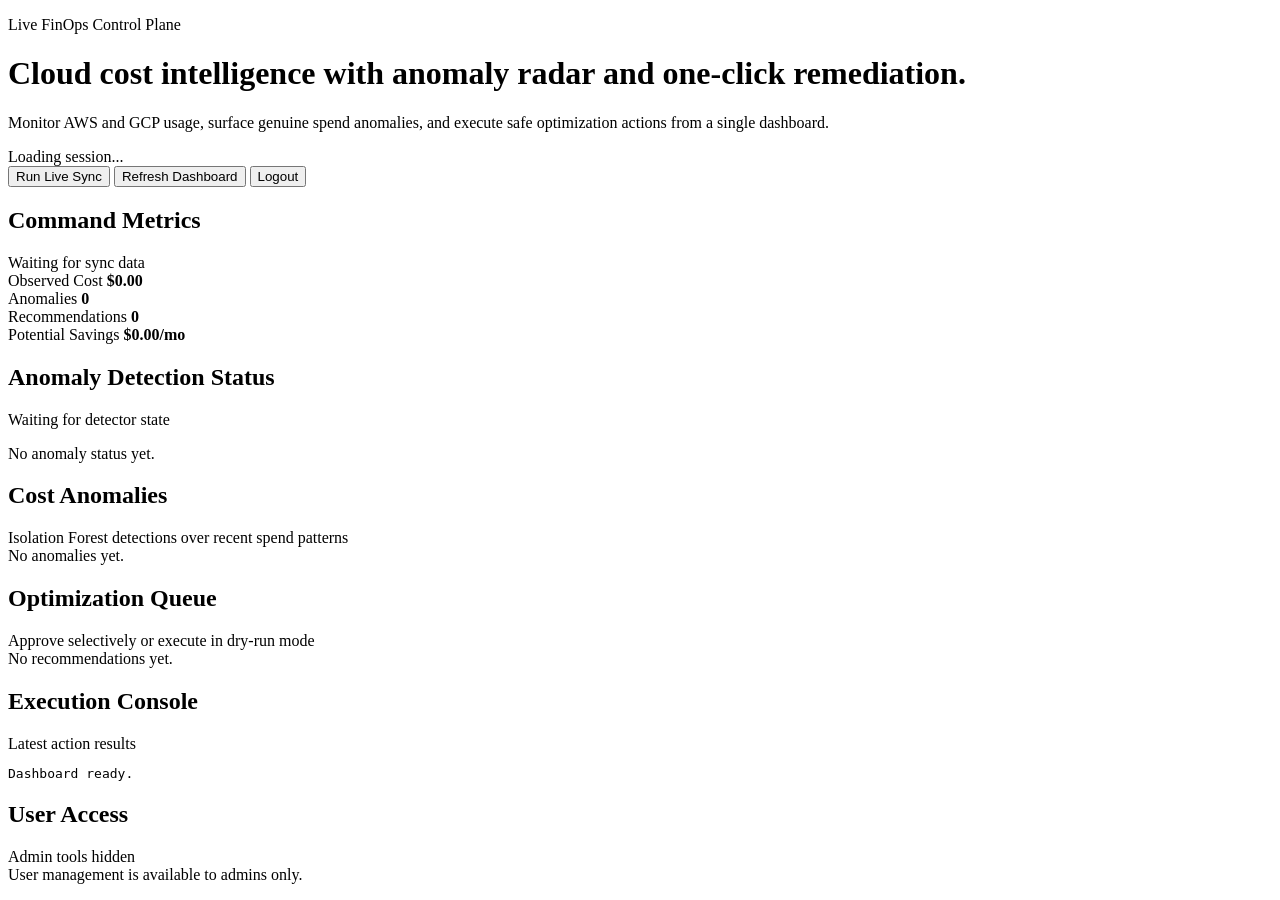
==== app/static/index.html @ 3fe33c65 "total commit" ====
<!DOCTYPE html>
<html lang="en">
<head>
  <meta charset="UTF-8">
  <meta name="viewport" content="width=device-width, initial-scale=1.0">
  <title>Cloud Cost Intelligence</title>
  <link rel="preconnect" href="https://fonts.googleapis.com">
  <link rel="preconnect" href="https://fonts.gstatic.com" crossorigin>
  <link href="https://fonts.googleapis.com/css2?family=Space+Grotesk:wght@400;500;700&family=IBM+Plex+Mono:wght@400;500&display=swap" rel="stylesheet">
  <link rel="stylesheet" href="/static/styles.css">
</head>
<body>
  <div class="page-shell">
    <header class="hero">
      <div class="hero-copy">
        <p class="eyebrow">Live FinOps Control Plane</p>
        <h1>Cloud cost intelligence with anomaly radar and one-click remediation.</h1>
        <p class="hero-text">
          Monitor AWS and GCP usage, surface genuine spend anomalies, and execute safe optimization actions from a single dashboard.
        </p>
      </div>
      <div class="hero-actions">
        <div id="sessionInfo" class="caption">Loading session...</div>
        <button id="syncButton" class="button button-primary">Run Live Sync</button>
        <button id="refreshButton" class="button button-secondary">Refresh Dashboard</button>
        <button id="logoutButton" class="button button-secondary">Logout</button>
      </div>
    </header>

    <main class="dashboard-grid">
      <section class="panel metrics-panel">
        <div class="panel-heading">
          <h2>Command Metrics</h2>
          <span id="lastSync" class="caption">Waiting for sync data</span>
        </div>
        <div id="costSource" class="inline-status"></div>
        <div class="metric-cards">
          <article class="metric-card">
            <span class="metric-label">Observed Cost</span>
            <strong id="totalCost" class="metric-value">$0.00</strong>
          </article>
          <article class="metric-card">
            <span class="metric-label">Anomalies</span>
            <strong id="anomalyCount" class="metric-value">0</strong>
          </article>
          <article class="metric-card">
            <span class="metric-label">Recommendations</span>
            <strong id="recommendationCount" class="metric-value">0</strong>
          </article>
          <article class="metric-card metric-card-accent">
            <span class="metric-label">Potential Savings</span>
            <strong id="potentialSavings" class="metric-value">$0.00/mo</strong>
          </article>
        </div>
        <div id="syncResult" class="inline-status"></div>
      </section>

      <section class="panel">
        <div class="panel-heading">
          <h2>Anomaly Detection Status</h2>
          <span id="anomalyReadiness" class="caption">Waiting for detector state</span>
        </div>
        <p id="anomalyStatusMessage" class="status-copy">No anomaly status yet.</p>
        <div class="graph-shell">
          <div id="anomalyGraph" class="graph empty-graph"></div>
        </div>
      </section>

      <section class="panel">
        <div class="panel-heading">
          <h2>Cost Anomalies</h2>
          <span class="caption">Isolation Forest detections over recent spend patterns</span>
        </div>
        <div id="anomalies" class="stack-list empty-state">No anomalies yet.</div>
      </section>

      <section class="panel">
        <div class="panel-heading">
          <h2>Optimization Queue</h2>
          <span class="caption">Approve selectively or execute in dry-run mode</span>
        </div>
        <div id="recommendations" class="stack-list empty-state">No recommendations yet.</div>
      </section>

      <section class="panel activity-panel">
        <div class="panel-heading">
          <h2>Execution Console</h2>
          <span class="caption">Latest action results</span>
        </div>
        <pre id="console" class="console">Dashboard ready.</pre>
      </section>

      <section class="panel activity-panel">
        <div class="panel-heading">
          <h2>User Access</h2>
          <span id="userAdminHint" class="caption">Admin tools hidden</span>
        </div>
        <div id="userManagement" class="admin-grid empty-state">User management is available to admins only.</div>
      </section>
    </main>
  </div>

  <script src="/static/app.js"></script>
</body>
</html>
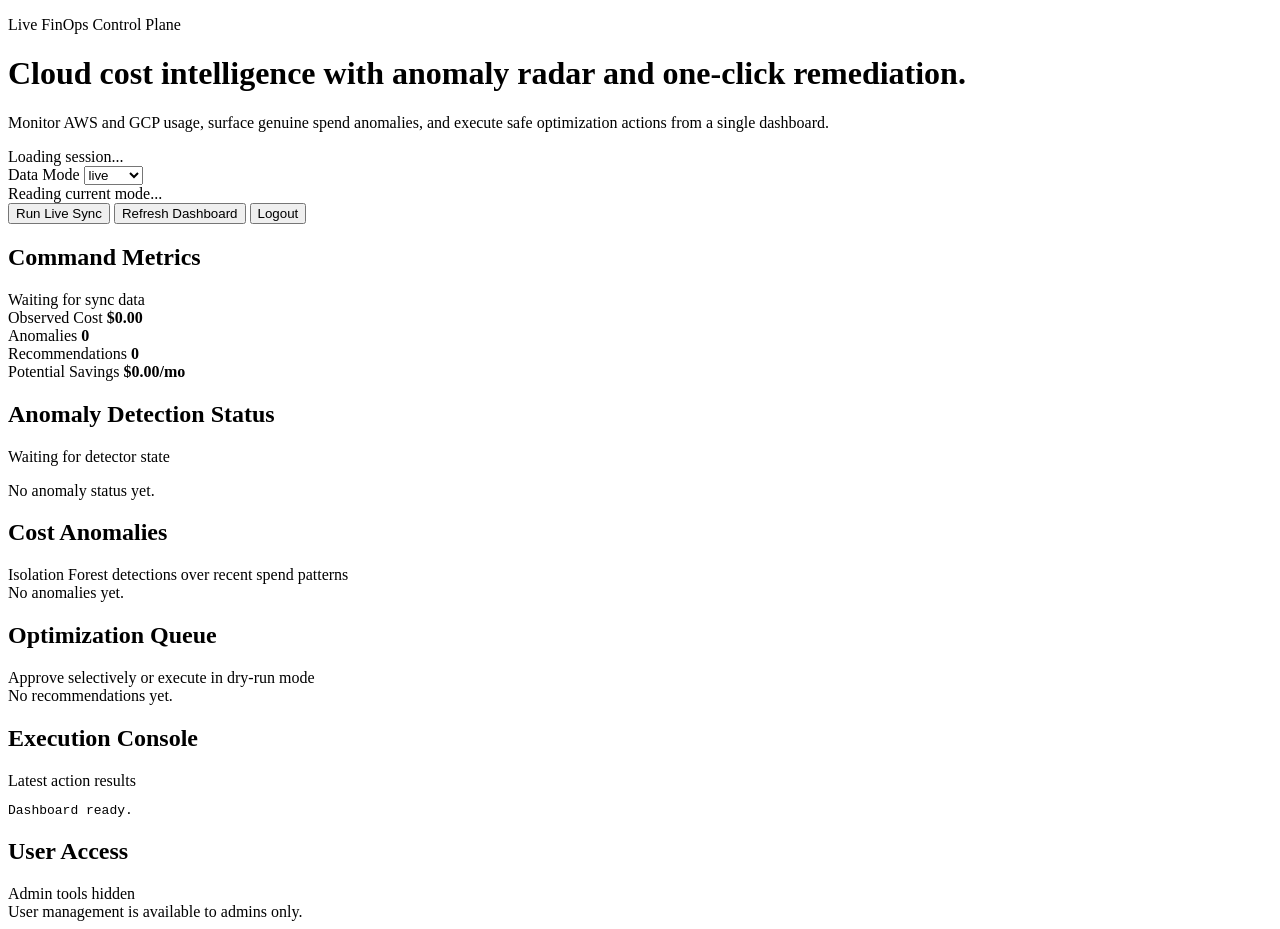
==== commit d0a922de: "add cloud cost intelligence project files and configurations" ====
--- a/app/static/index.html
+++ b/app/static/index.html
@@ -21,6 +21,17 @@
       </div>
       <div class="hero-actions">
         <div id="sessionInfo" class="caption">Loading session...</div>
+        <div class="mode-control">
+          <label class="field" for="dataModeSelect">
+            <span>Data Mode</span>
+            <select id="dataModeSelect">
+              <option value="live">live</option>
+              <option value="demo">demo</option>
+              <option value="hybrid">hybrid</option>
+            </select>
+          </label>
+          <div id="dataModeStatus" class="caption">Reading current mode...</div>
+        </div>
         <button id="syncButton" class="button button-primary">Run Live Sync</button>
         <button id="refreshButton" class="button button-secondary">Refresh Dashboard</button>
         <button id="logoutButton" class="button button-secondary">Logout</button>
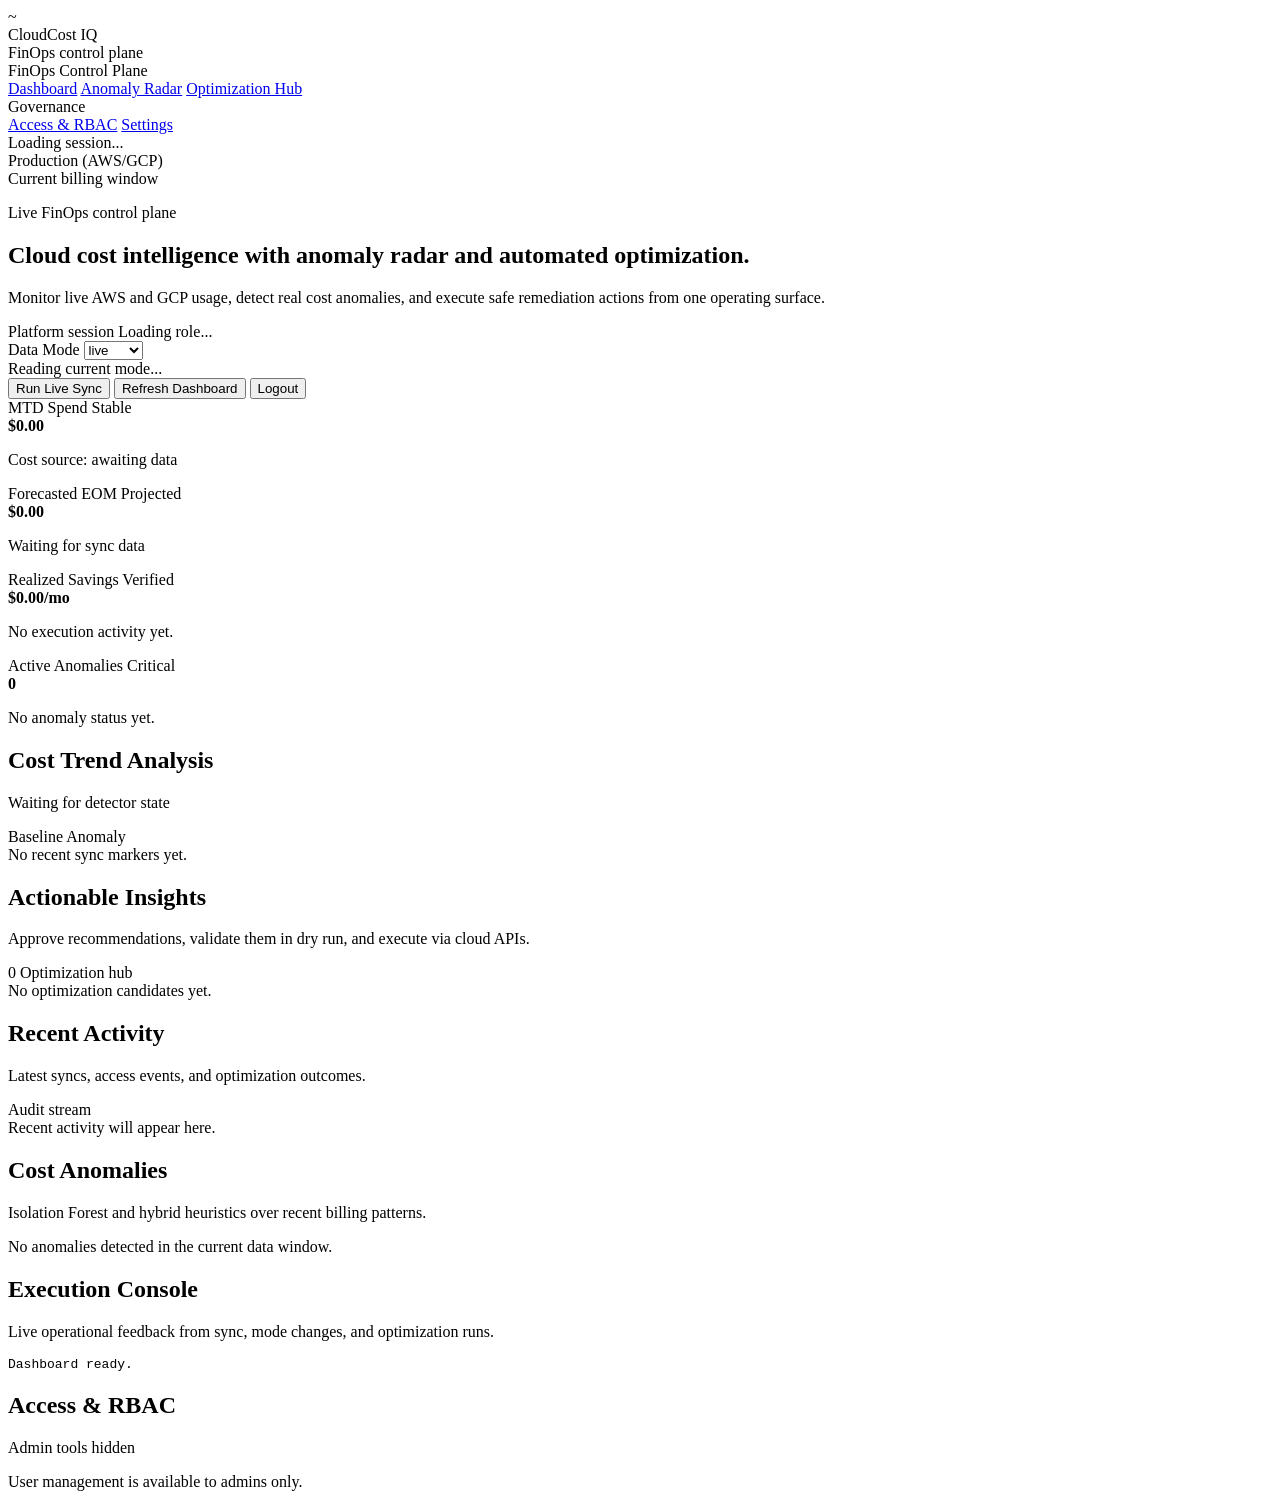
==== commit 121344dc: "ss" ====
--- a/app/static/index.html
+++ b/app/static/index.html
@@ -10,103 +10,198 @@
   <link rel="stylesheet" href="/static/styles.css">
 </head>
 <body>
-  <div class="page-shell">
-    <header class="hero">
-      <div class="hero-copy">
-        <p class="eyebrow">Live FinOps Control Plane</p>
-        <h1>Cloud cost intelligence with anomaly radar and one-click remediation.</h1>
-        <p class="hero-text">
-          Monitor AWS and GCP usage, surface genuine spend anomalies, and execute safe optimization actions from a single dashboard.
-        </p>
+  <div class="app-shell">
+    <aside class="sidebar">
+      <div class="brand-block">
+        <div class="brand-mark">~</div>
+        <div>
+          <div class="brand-title">CloudCost IQ</div>
+          <div class="brand-subtitle">FinOps control plane</div>
+        </div>
       </div>
-      <div class="hero-actions">
-        <div id="sessionInfo" class="caption">Loading session...</div>
-        <div class="mode-control">
-          <label class="field" for="dataModeSelect">
-            <span>Data Mode</span>
-            <select id="dataModeSelect">
-              <option value="live">live</option>
-              <option value="demo">demo</option>
-              <option value="hybrid">hybrid</option>
-            </select>
-          </label>
-          <div id="dataModeStatus" class="caption">Reading current mode...</div>
+
+      <nav class="sidebar-nav">
+        <div class="nav-group-label">FinOps Control Plane</div>
+        <a class="nav-item nav-item-active" href="#dashboardSection" data-section="dashboardSection">Dashboard</a>
+        <a class="nav-item" href="#radarSection" data-section="radarSection">Anomaly Radar</a>
+        <a class="nav-item" href="#optimizationSection" data-section="optimizationSection">Optimization Hub</a>
+
+        <div class="nav-group-label">Governance</div>
+        <a class="nav-item" href="#governanceSection" data-section="governanceSection">Access &amp; RBAC</a>
+        <a class="nav-item" href="#settingsSection" data-section="dashboardSection">Settings</a>
+      </nav>
+
+      <div class="sidebar-footer">
+        <div id="sessionInfo" class="sidebar-user">Loading session...</div>
+      </div>
+    </aside>
+
+    <main class="main-shell">
+      <header class="topbar">
+        <div class="topbar-controls">
+          <div class="control-pill control-pill-environment">
+            <span class="status-dot"></span>
+            <span id="environmentLabel">Production (AWS/GCP)</span>
+          </div>
+          <div class="control-pill">
+            <span id="dateRangeLabel">Current billing window</span>
+          </div>
         </div>
-        <button id="syncButton" class="button button-primary">Run Live Sync</button>
-        <button id="refreshButton" class="button button-secondary">Refresh Dashboard</button>
-        <button id="logoutButton" class="button button-secondary">Logout</button>
-      </div>
-    </header>
-
-    <main class="dashboard-grid">
-      <section class="panel metrics-panel">
-        <div class="panel-heading">
-          <h2>Command Metrics</h2>
-          <span id="lastSync" class="caption">Waiting for sync data</span>
+      </header>
+
+      <section id="dashboardSection" class="dashboard-section">
+        <div class="hero-row">
+          <div class="hero-card">
+            <p class="eyebrow">Live FinOps control plane</p>
+            <h1>Cloud cost intelligence with anomaly radar and automated optimization.</h1>
+            <p class="hero-copy">
+              Monitor live AWS and GCP usage, detect real cost anomalies, and execute safe remediation actions from one operating surface.
+            </p>
+          </div>
+
+          <div id="settingsSection" class="hero-sidecard">
+            <div class="hero-sidecard-heading">
+              <span class="eyebrow">Platform session</span>
+              <span id="roleLabel" class="mini-caption">Loading role...</span>
+            </div>
+
+            <label class="field field-dark" for="dataModeSelect">
+              <span>Data Mode</span>
+              <select id="dataModeSelect">
+                <option value="live">live</option>
+                <option value="demo">demo</option>
+                <option value="hybrid">hybrid</option>
+              </select>
+            </label>
+
+            <div id="dataModeStatus" class="inline-status inline-status-dark">Reading current mode...</div>
+            <button id="syncButton" class="button button-primary button-block">Run Live Sync</button>
+            <button id="refreshButton" class="button button-secondary button-block">Refresh Dashboard</button>
+            <button id="logoutButton" class="button button-ghost button-block">Logout</button>
+          </div>
         </div>
-        <div id="costSource" class="inline-status"></div>
-        <div class="metric-cards">
-          <article class="metric-card">
-            <span class="metric-label">Observed Cost</span>
-            <strong id="totalCost" class="metric-value">$0.00</strong>
-          </article>
-          <article class="metric-card">
-            <span class="metric-label">Anomalies</span>
-            <strong id="anomalyCount" class="metric-value">0</strong>
-          </article>
-          <article class="metric-card">
-            <span class="metric-label">Recommendations</span>
-            <strong id="recommendationCount" class="metric-value">0</strong>
-          </article>
-          <article class="metric-card metric-card-accent">
-            <span class="metric-label">Potential Savings</span>
-            <strong id="potentialSavings" class="metric-value">$0.00/mo</strong>
-          </article>
-        </div>
-        <div id="syncResult" class="inline-status"></div>
-      </section>
-
-      <section class="panel">
-        <div class="panel-heading">
-          <h2>Anomaly Detection Status</h2>
-          <span id="anomalyReadiness" class="caption">Waiting for detector state</span>
-        </div>
-        <p id="anomalyStatusMessage" class="status-copy">No anomaly status yet.</p>
-        <div class="graph-shell">
-          <div id="anomalyGraph" class="graph empty-graph"></div>
-        </div>
-      </section>
-
-      <section class="panel">
-        <div class="panel-heading">
-          <h2>Cost Anomalies</h2>
-          <span class="caption">Isolation Forest detections over recent spend patterns</span>
-        </div>
-        <div id="anomalies" class="stack-list empty-state">No anomalies yet.</div>
-      </section>
-
-      <section class="panel">
-        <div class="panel-heading">
-          <h2>Optimization Queue</h2>
-          <span class="caption">Approve selectively or execute in dry-run mode</span>
-        </div>
-        <div id="recommendations" class="stack-list empty-state">No recommendations yet.</div>
-      </section>
-
-      <section class="panel activity-panel">
-        <div class="panel-heading">
-          <h2>Execution Console</h2>
-          <span class="caption">Latest action results</span>
-        </div>
-        <pre id="console" class="console">Dashboard ready.</pre>
-      </section>
-
-      <section class="panel activity-panel">
-        <div class="panel-heading">
-          <h2>User Access</h2>
-          <span id="userAdminHint" class="caption">Admin tools hidden</span>
-        </div>
-        <div id="userManagement" class="admin-grid empty-state">User management is available to admins only.</div>
+
+        <section class="metric-strip">
+          <article class="kpi-card">
+            <div class="kpi-topline">
+              <span id="totalCostLabel" class="metric-label">MTD Spend</span>
+              <span id="costSourceBadge" class="chip chip-neutral">Stable</span>
+            </div>
+            <strong id="totalCost" class="kpi-value">$0.00</strong>
+            <p id="costSource" class="kpi-copy">Cost source: awaiting data</p>
+          </article>
+
+          <article class="kpi-card">
+            <div class="kpi-topline">
+              <span id="forecastCostLabel" class="metric-label">Forecasted EOM</span>
+              <span id="forecastCostBadge" class="chip chip-neutral">Projected</span>
+            </div>
+            <strong id="forecastCost" class="kpi-value">$0.00</strong>
+            <p id="lastSync" class="kpi-copy">Waiting for sync data</p>
+          </article>
+
+          <article class="kpi-card">
+            <div class="kpi-topline">
+              <span class="metric-label">Realized Savings</span>
+              <span class="chip chip-positive">Verified</span>
+            </div>
+            <strong id="potentialSavings" class="kpi-value kpi-value-positive">$0.00/mo</strong>
+            <p id="syncResult" class="kpi-copy">No execution activity yet.</p>
+          </article>
+
+          <article class="kpi-card">
+            <div class="kpi-topline">
+              <span class="metric-label">Active Anomalies</span>
+              <span id="anomalySeverityBadge" class="chip chip-danger">Critical</span>
+            </div>
+            <strong id="anomalyCount" class="kpi-value">0</strong>
+            <p id="anomalyStatusMessage" class="kpi-copy">No anomaly status yet.</p>
+          </article>
+        </section>
+      </section>
+
+      <section id="radarSection" class="dashboard-section">
+        <article class="surface-card chart-card">
+          <div class="surface-heading">
+            <div>
+              <h2>Cost Trend Analysis</h2>
+              <p id="anomalyReadiness" class="surface-copy">Waiting for detector state</p>
+            </div>
+            <div class="legend">
+              <span class="legend-item"><span class="legend-dot legend-dot-line"></span>Baseline</span>
+              <span class="legend-item"><span class="legend-dot legend-dot-alert"></span>Anomaly</span>
+            </div>
+          </div>
+
+          <div id="anomalyGraphMeta" class="graph-meta"></div>
+          <div class="chart-shell">
+            <div id="anomalyGraph" class="graph empty-graph"></div>
+          </div>
+          <div id="syncTimeline" class="sync-timeline empty-state">No recent sync markers yet.</div>
+        </article>
+      </section>
+
+      <section class="content-split">
+        <article id="optimizationSection" class="surface-card stack-card">
+          <div class="surface-heading">
+            <div>
+              <h2>Actionable Insights</h2>
+              <p class="surface-copy">Approve recommendations, validate them in dry run, and execute via cloud APIs.</p>
+            </div>
+            <div class="surface-linkline">
+              <span id="recommendationCount" class="pill-counter">0</span>
+              <span class="surface-linkcopy">Optimization hub</span>
+            </div>
+          </div>
+          <div id="recommendations" class="stack-list empty-state">No optimization candidates yet.</div>
+        </article>
+
+        <article class="surface-card stack-card recent-card">
+          <div class="surface-heading">
+            <div>
+              <h2>Recent Activity</h2>
+              <p class="surface-copy">Latest syncs, access events, and optimization outcomes.</p>
+            </div>
+            <div class="surface-linkline">
+              <span class="surface-linkcopy">Audit stream</span>
+            </div>
+          </div>
+          <div id="recentActivity" class="activity-stream empty-state">Recent activity will appear here.</div>
+        </article>
+      </section>
+
+      <section class="content-split">
+        <article class="surface-card stack-card">
+          <div class="surface-heading">
+            <div>
+              <h2>Cost Anomalies</h2>
+              <p class="surface-copy">Isolation Forest and hybrid heuristics over recent billing patterns.</p>
+            </div>
+          </div>
+          <div id="anomalies" class="stack-list empty-state">No anomalies detected in the current data window.</div>
+        </article>
+
+        <article class="surface-card stack-card console-card">
+          <div class="surface-heading">
+            <div>
+              <h2>Execution Console</h2>
+              <p class="surface-copy">Live operational feedback from sync, mode changes, and optimization runs.</p>
+            </div>
+          </div>
+          <pre id="console" class="console">Dashboard ready.</pre>
+        </article>
+      </section>
+
+      <section id="governanceSection" class="dashboard-section">
+        <article class="surface-card stack-card">
+          <div class="surface-heading">
+            <div>
+              <h2>Access &amp; RBAC</h2>
+              <p id="userAdminHint" class="surface-copy">Admin tools hidden</p>
+            </div>
+          </div>
+          <div id="userManagement" class="admin-grid empty-state">User management is available to admins only.</div>
+        </article>
       </section>
     </main>
   </div>
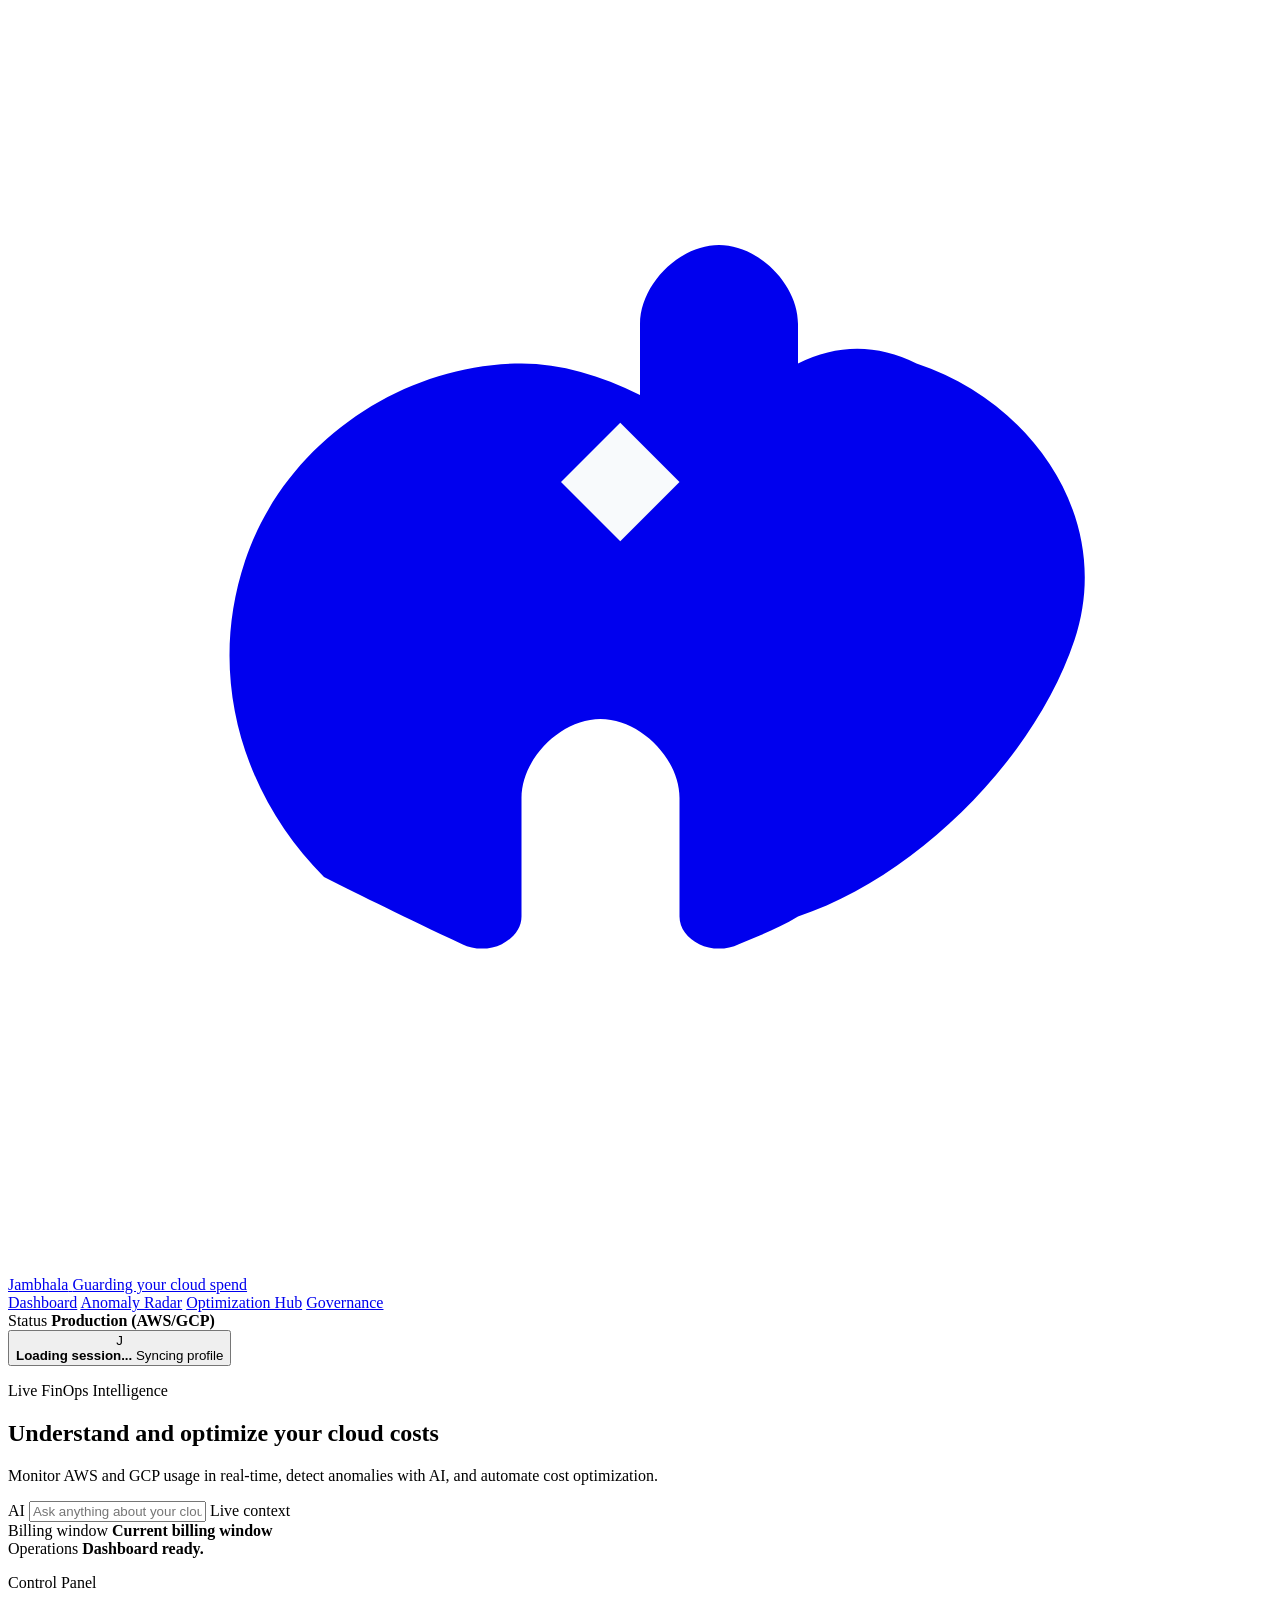
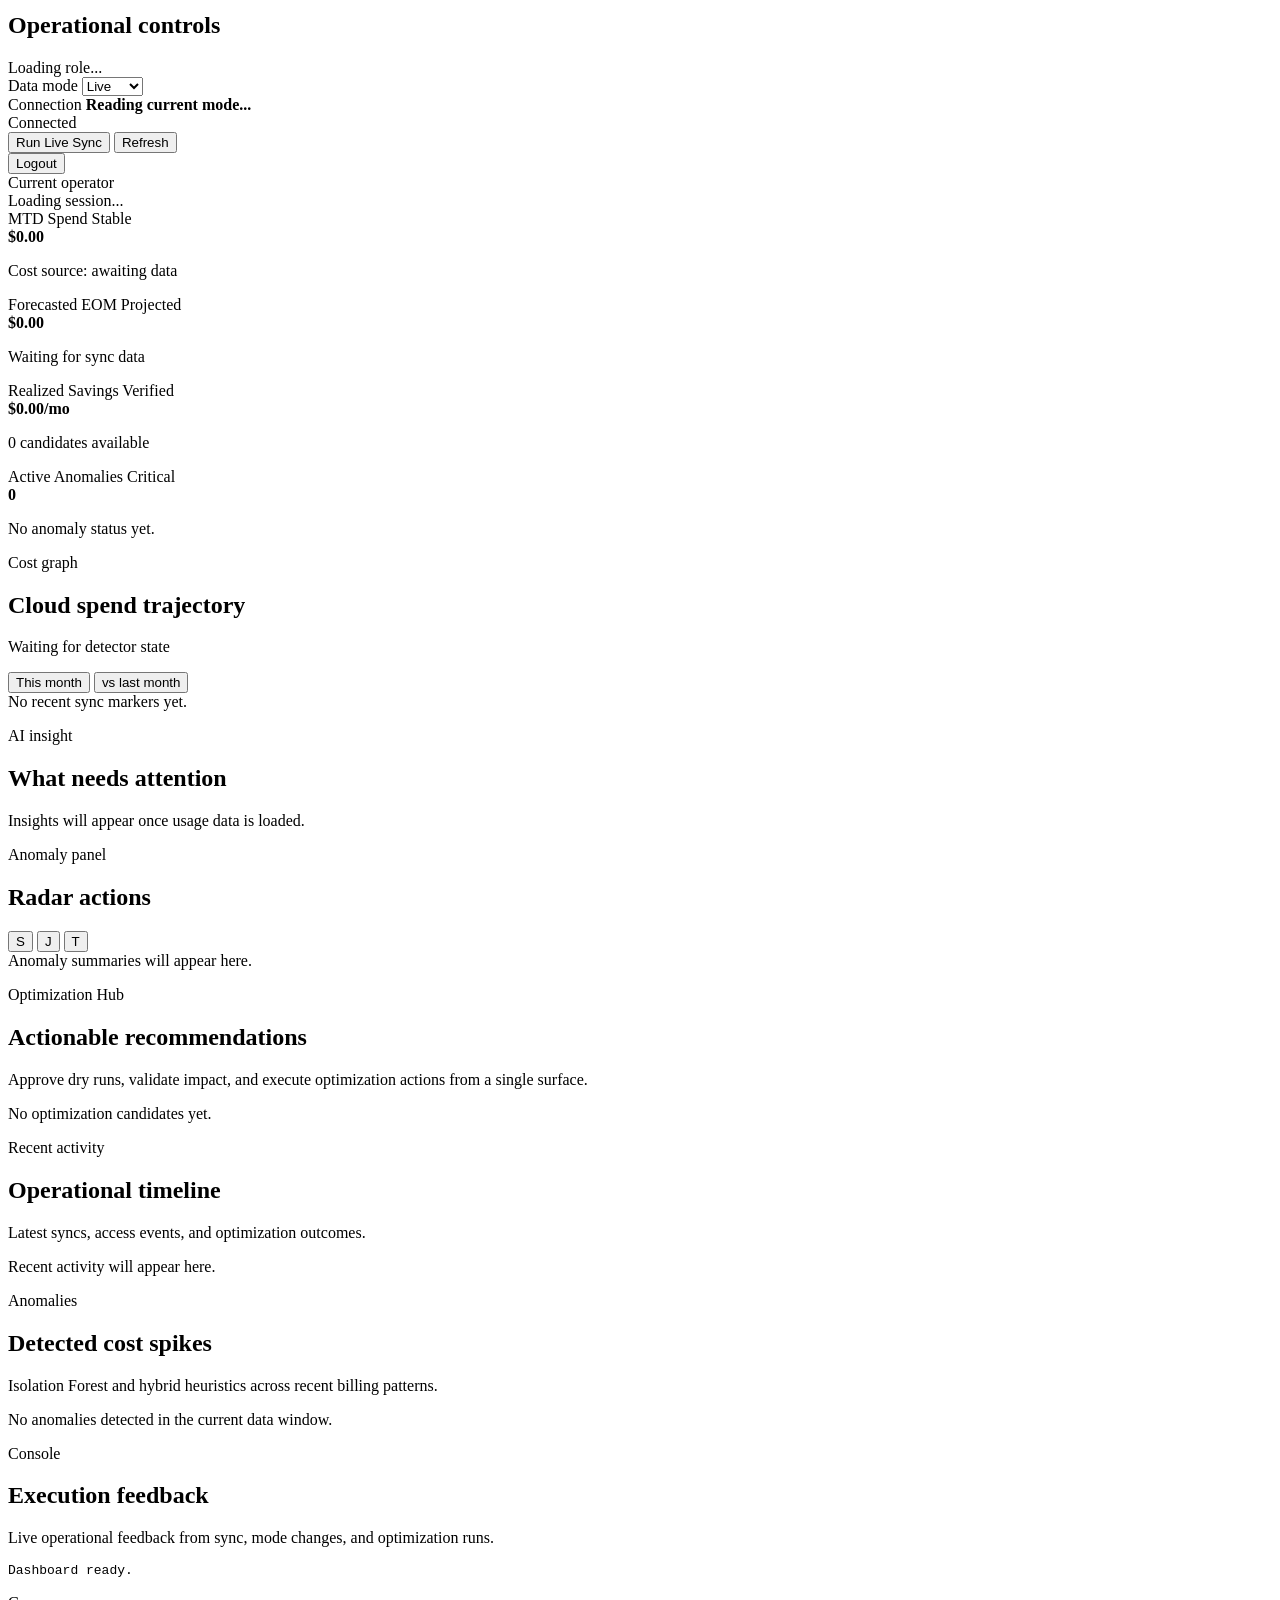
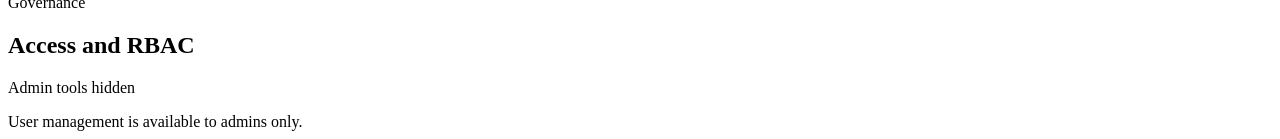
==== commit 032be27d: "UI Improvements and AI Integration - Added floating header - Light and Dark Mode Added - Gemini base" ====
--- a/app/static/index.html
+++ b/app/static/index.html
@@ -3,133 +3,258 @@
 <head>
   <meta charset="UTF-8">
   <meta name="viewport" content="width=device-width, initial-scale=1.0">
-  <title>Cloud Cost Intelligence</title>
+  <title>Jambhala | Cloud Cost Intelligence</title>
+  <script>
+    (function () {
+      var savedTheme = null;
+      try {
+        savedTheme = localStorage.getItem("jambhala-theme");
+      } catch (error) {
+        savedTheme = null;
+      }
+      var theme = savedTheme === "dark" ? "dark" : "light";
+      document.documentElement.setAttribute("data-theme", theme);
+    })();
+  </script>
   <link rel="preconnect" href="https://fonts.googleapis.com">
   <link rel="preconnect" href="https://fonts.gstatic.com" crossorigin>
-  <link href="https://fonts.googleapis.com/css2?family=Space+Grotesk:wght@400;500;700&family=IBM+Plex+Mono:wght@400;500&display=swap" rel="stylesheet">
-  <link rel="stylesheet" href="/static/styles.css">
+  <link href="https://fonts.googleapis.com/css2?family=Manrope:wght@400;500;600;700;800&family=IBM+Plex+Mono:wght@400;500&display=swap" rel="stylesheet">
+  <link rel="stylesheet" href="/static/styles.css?v=__STYLES_VERSION__">
 </head>
-<body>
+<body data-theme="light">
   <div class="app-shell">
-    <aside class="sidebar">
-      <div class="brand-block">
-        <div class="brand-mark">~</div>
-        <div>
-          <div class="brand-title">CloudCost IQ</div>
-          <div class="brand-subtitle">FinOps control plane</div>
-        </div>
+    <div id="loadingOverlay" class="loading-overlay">
+      <div class="loading-spinner"></div>
+    </div>
+
+    <div id="chartTooltip" class="chart-tooltip" hidden></div>
+
+    <header class="top-nav">
+      <div class="brand-lockup">
+        <a class="brand-link" href="#dashboardSection" aria-label="Jambhala dashboard">
+          <span class="brand-mark" aria-hidden="true">
+            <svg viewBox="0 0 32 32" fill="none" xmlns="http://www.w3.org/2000/svg">
+              <path d="M8 22C6 20 5 17 6 14C7 11 10 9 13 9C14 9 15 9.3 16 9.8V8C16 7 17 6 18 6C19 6 20 7 20 8V9C21 8.5 22 8.5 23 9C26 10 28 13 27 16C26 19 23 22 20 23C19.5 23.3 19 23.5 18.5 23.7C18.2 23.85 17.8 23.85 17.5 23.7C17.2 23.55 17 23.3 17 23V20C17 19 16 18 15 18C14 18 13 19 13 20V23C13 23.3 12.8 23.55 12.5 23.7C12.2 23.85 11.8 23.85 11.5 23.7C10 23 9 22.5 8 22Z" fill="currentColor"/>
+              <path d="M14 12L15.5 10.5L17 12L15.5 13.5L14 12Z" fill="#F8FAFC"/>
+            </svg>
+          </span>
+          <span>
+            <span class="brand-title">Jambhala</span>
+            <span class="brand-subtitle">Guarding your cloud spend</span>
+          </span>
+        </a>
       </div>
 
-      <nav class="sidebar-nav">
-        <div class="nav-group-label">FinOps Control Plane</div>
+      <nav class="top-nav-links" aria-label="Primary">
         <a class="nav-item nav-item-active" href="#dashboardSection" data-section="dashboardSection">Dashboard</a>
         <a class="nav-item" href="#radarSection" data-section="radarSection">Anomaly Radar</a>
         <a class="nav-item" href="#optimizationSection" data-section="optimizationSection">Optimization Hub</a>
-
-        <div class="nav-group-label">Governance</div>
-        <a class="nav-item" href="#governanceSection" data-section="governanceSection">Access &amp; RBAC</a>
-        <a class="nav-item" href="#settingsSection" data-section="dashboardSection">Settings</a>
+        <a class="nav-item" href="#governanceSection" data-section="governanceSection">Governance</a>
       </nav>
 
-      <div class="sidebar-footer">
-        <div id="sessionInfo" class="sidebar-user">Loading session...</div>
+      <div class="top-nav-actions">
+        <div class="status-pill">
+          <span class="status-dot"></span>
+          <div>
+            <span class="status-pill-label">Status</span>
+            <strong id="environmentLabel">Production (AWS/GCP)</strong>
+          </div>
+        </div>
+
+        <button id="profileButton" class="profile-pill profile-trigger" type="button" aria-haspopup="dialog" aria-controls="settingsModal">
+          <div class="profile-avatar" aria-hidden="true">J</div>
+          <div class="profile-copy">
+            <strong id="profileName">Loading session...</strong>
+            <span id="profileMeta">Syncing profile</span>
+          </div>
+        </button>
       </div>
-    </aside>
-
-    <main class="main-shell">
-      <header class="topbar">
-        <div class="topbar-controls">
-          <div class="control-pill control-pill-environment">
-            <span class="status-dot"></span>
-            <span id="environmentLabel">Production (AWS/GCP)</span>
-          </div>
-          <div class="control-pill">
-            <span id="dateRangeLabel">Current billing window</span>
-          </div>
+    </header>
+
+    <div id="settingsModal" class="modal-shell" hidden>
+      <div id="settingsBackdrop" class="modal-backdrop"></div>
+      <section class="settings-modal" role="dialog" aria-modal="true" aria-labelledby="settingsModalTitle">
+        <div class="settings-modal-header">
+          <div>
+            <p class="eyebrow">Profile settings</p>
+            <h2 id="settingsModalTitle">Workspace preferences</h2>
+          </div>
+          <button id="closeSettingsButton" class="icon-button icon-button-small" type="button" aria-label="Close settings">X</button>
         </div>
-      </header>
-
-      <section id="dashboardSection" class="dashboard-section">
-        <div class="hero-row">
-          <div class="hero-card">
-            <p class="eyebrow">Live FinOps control plane</p>
-            <h1>Cloud cost intelligence with anomaly radar and automated optimization.</h1>
+
+        <div class="settings-modal-grid">
+          <article class="modal-card">
+            <p class="eyebrow">Profile</p>
+            <div class="profile-sheet">
+              <div class="profile-avatar profile-avatar-large" aria-hidden="true" id="modalProfileAvatar">J</div>
+              <div>
+                <h3 id="modalProfileName" class="modal-title">Loading session...</h3>
+                <p id="modalProfileMeta" class="modal-copy">Syncing profile</p>
+              </div>
+            </div>
+          </article>
+
+          <article class="modal-card">
+            <p class="eyebrow">Appearance</p>
+            <div class="theme-switch theme-switch-modal" role="group" aria-label="Color mode">
+              <button id="lightThemeButton" class="theme-option is-active" type="button" data-theme-value="light">Light</button>
+              <button id="darkThemeButton" class="theme-option" type="button" data-theme-value="dark">Dark</button>
+            </div>
+            <p class="modal-copy">Switch between Dia-inspired light mode and the refined dark workspace.</p>
+          </article>
+
+          <article class="modal-card modal-card-wide">
+            <div class="modal-card-heading">
+              <div>
+                <p class="eyebrow">AI availability</p>
+                <h3 class="modal-title">Gemini integration</h3>
+              </div>
+              <span id="geminiStatusBadge" class="chip chip-neutral">Not configured</span>
+            </div>
+            <p class="modal-copy">Add a Gemini API key to enable future AI-assisted FinOps workflows and profile-level assistant access.</p>
+            <label class="field" for="geminiApiKeyInput">
+              <span>Gemini API key</span>
+              <input id="geminiApiKeyInput" type="password" placeholder="Paste Gemini API key">
+            </label>
+            <div class="settings-inline-row">
+              <div id="geminiKeyHint" class="settings-helptext">No Gemini key stored yet.</div>
+              <div class="settings-inline-actions">
+                <button id="clearGeminiKeyButton" class="button button-ghost button-small" type="button">Clear key</button>
+                <button id="saveSettingsButton" class="button button-primary button-small" type="button">Save settings</button>
+              </div>
+            </div>
+            <div id="settingsStatus" class="auth-status">Settings sync with your current workspace.</div>
+          </article>
+        </div>
+      </section>
+    </div>
+
+    <main class="page-shell">
+      <section id="dashboardSection" class="dashboard-section hero-section">
+        <div class="hero-card">
+          <div class="hero-backdrop hero-backdrop-one" aria-hidden="true"></div>
+          <div class="hero-backdrop hero-backdrop-two" aria-hidden="true"></div>
+
+          <div class="hero-copy-block">
+            <p class="eyebrow">Live FinOps Intelligence</p>
+            <h1>Understand and <span class="gradient-word">optimize</span> your cloud costs</h1>
             <p class="hero-copy">
-              Monitor live AWS and GCP usage, detect real cost anomalies, and execute safe remediation actions from one operating surface.
+              Monitor AWS and GCP usage in real-time, detect anomalies with AI, and automate cost optimization.
             </p>
           </div>
 
-          <div id="settingsSection" class="hero-sidecard">
-            <div class="hero-sidecard-heading">
-              <span class="eyebrow">Platform session</span>
-              <span id="roleLabel" class="mini-caption">Loading role...</span>
-            </div>
-
-            <label class="field field-dark" for="dataModeSelect">
-              <span>Data Mode</span>
+          <label class="hero-search" for="heroPrompt">
+            <span class="hero-search-icon" aria-hidden="true">AI</span>
+            <input id="heroPrompt" type="text" placeholder="Ask anything about your cloud spend..." aria-label="Ask about your cloud spend">
+            <span class="hero-search-hint">Live context</span>
+          </label>
+
+          <div class="hero-meta-row">
+            <div class="hero-meta">
+              <span class="hero-meta-label">Billing window</span>
+              <strong id="dateRangeLabel">Current billing window</strong>
+            </div>
+            <div class="hero-meta">
+              <span class="hero-meta-label">Operations</span>
+              <strong id="syncResult">Dashboard ready.</strong>
+            </div>
+          </div>
+        </div>
+
+        <aside id="settingsSection" class="control-panel">
+          <div class="panel-heading">
+            <div>
+              <p class="eyebrow">Control Panel</p>
+              <h2>Operational controls</h2>
+            </div>
+            <span id="roleLabel" class="mini-chip">Loading role...</span>
+          </div>
+
+          <div class="control-stack">
+            <label class="field" for="dataModeSelect">
+              <span>Data mode</span>
               <select id="dataModeSelect">
-                <option value="live">live</option>
-                <option value="demo">demo</option>
-                <option value="hybrid">hybrid</option>
+                <option value="live">Live</option>
+                <option value="demo">Demo</option>
+                <option value="hybrid">Hybrid</option>
               </select>
             </label>
 
-            <div id="dataModeStatus" class="inline-status inline-status-dark">Reading current mode...</div>
-            <button id="syncButton" class="button button-primary button-block">Run Live Sync</button>
-            <button id="refreshButton" class="button button-secondary button-block">Refresh Dashboard</button>
-            <button id="logoutButton" class="button button-ghost button-block">Logout</button>
-          </div>
-        </div>
-
-        <section class="metric-strip">
-          <article class="kpi-card">
-            <div class="kpi-topline">
-              <span id="totalCostLabel" class="metric-label">MTD Spend</span>
-              <span id="costSourceBadge" class="chip chip-neutral">Stable</span>
-            </div>
-            <strong id="totalCost" class="kpi-value">$0.00</strong>
-            <p id="costSource" class="kpi-copy">Cost source: awaiting data</p>
-          </article>
-
-          <article class="kpi-card">
-            <div class="kpi-topline">
-              <span id="forecastCostLabel" class="metric-label">Forecasted EOM</span>
-              <span id="forecastCostBadge" class="chip chip-neutral">Projected</span>
-            </div>
-            <strong id="forecastCost" class="kpi-value">$0.00</strong>
-            <p id="lastSync" class="kpi-copy">Waiting for sync data</p>
-          </article>
-
-          <article class="kpi-card">
-            <div class="kpi-topline">
-              <span class="metric-label">Realized Savings</span>
-              <span class="chip chip-positive">Verified</span>
-            </div>
-            <strong id="potentialSavings" class="kpi-value kpi-value-positive">$0.00/mo</strong>
-            <p id="syncResult" class="kpi-copy">No execution activity yet.</p>
-          </article>
-
-          <article class="kpi-card">
-            <div class="kpi-topline">
-              <span class="metric-label">Active Anomalies</span>
-              <span id="anomalySeverityBadge" class="chip chip-danger">Critical</span>
-            </div>
-            <strong id="anomalyCount" class="kpi-value">0</strong>
-            <p id="anomalyStatusMessage" class="kpi-copy">No anomaly status yet.</p>
-          </article>
-        </section>
-      </section>
-
-      <section id="radarSection" class="dashboard-section">
+            <div class="status-card">
+              <div>
+                <span class="status-card-label">Connection</span>
+                <strong id="dataModeStatus">Reading current mode...</strong>
+              </div>
+              <span class="status-chip status-chip-live">Connected</span>
+            </div>
+
+            <div class="button-row">
+              <button id="syncButton" class="button button-primary" type="button">Run Live Sync</button>
+              <button id="refreshButton" class="button button-secondary" type="button">Refresh</button>
+            </div>
+
+            <button id="logoutButton" class="button button-ghost" type="button">Logout</button>
+          </div>
+
+          <div class="session-card">
+            <span class="session-label">Current operator</span>
+            <div id="sessionInfo" class="session-info">Loading session...</div>
+          </div>
+        </aside>
+      </section>
+
+      <section class="metric-strip">
+        <article class="metric-card">
+          <div class="metric-topline">
+            <span id="totalCostLabel" class="metric-label">MTD Spend</span>
+            <span id="costSourceBadge" class="chip chip-neutral">Stable</span>
+          </div>
+          <strong id="totalCost" class="metric-value">$0.00</strong>
+          <p id="costSource" class="metric-copy">Cost source: awaiting data</p>
+        </article>
+
+        <article class="metric-card">
+          <div class="metric-topline">
+            <span id="forecastCostLabel" class="metric-label">Forecasted EOM</span>
+            <span id="forecastCostBadge" class="chip chip-neutral">Projected</span>
+          </div>
+          <strong id="forecastCost" class="metric-value">$0.00</strong>
+          <p id="lastSync" class="metric-copy">Waiting for sync data</p>
+        </article>
+
+        <article class="metric-card">
+          <div class="metric-topline">
+            <span class="metric-label">Realized Savings</span>
+            <span class="chip chip-positive">Verified</span>
+          </div>
+          <strong id="potentialSavings" class="metric-value metric-value-positive">$0.00/mo</strong>
+          <p id="recommendationCount" class="metric-copy metric-copy-number">0 candidates available</p>
+        </article>
+
+        <article class="metric-card">
+          <div class="metric-topline">
+            <span class="metric-label">Active Anomalies</span>
+            <span id="anomalySeverityBadge" class="chip chip-danger">Critical</span>
+          </div>
+          <strong id="anomalyCount" class="metric-value">0</strong>
+          <p id="anomalyStatusMessage" class="metric-copy">No anomaly status yet.</p>
+        </article>
+      </section>
+
+      <section id="radarSection" class="radar-grid">
         <article class="surface-card chart-card">
-          <div class="surface-heading">
-            <div>
-              <h2>Cost Trend Analysis</h2>
+          <div class="surface-heading surface-heading-spread">
+            <div>
+              <p class="eyebrow">Cost graph</p>
+              <h2>Cloud spend trajectory</h2>
               <p id="anomalyReadiness" class="surface-copy">Waiting for detector state</p>
             </div>
-            <div class="legend">
-              <span class="legend-item"><span class="legend-dot legend-dot-line"></span>Baseline</span>
-              <span class="legend-item"><span class="legend-dot legend-dot-alert"></span>Anomaly</span>
+
+            <div class="surface-actions">
+              <div class="compare-toggle-group" role="group" aria-label="Chart comparison toggle">
+                <button class="compare-toggle is-active" type="button" data-compare-mode="month">This month</button>
+                <button class="compare-toggle" type="button" data-compare-mode="compare">vs last month</button>
+              </div>
             </div>
           </div>
 
@@ -139,52 +264,76 @@
           </div>
           <div id="syncTimeline" class="sync-timeline empty-state">No recent sync markers yet.</div>
         </article>
-      </section>
-
-      <section class="content-split">
-        <article id="optimizationSection" class="surface-card stack-card">
-          <div class="surface-heading">
-            <div>
-              <h2>Actionable Insights</h2>
-              <p class="surface-copy">Approve recommendations, validate them in dry run, and execute via cloud APIs.</p>
-            </div>
-            <div class="surface-linkline">
-              <span id="recommendationCount" class="pill-counter">0</span>
-              <span class="surface-linkcopy">Optimization hub</span>
+
+        <aside class="radar-side">
+          <article class="surface-card insight-card">
+            <div class="surface-heading">
+              <div>
+                <p class="eyebrow">AI insight</p>
+                <h2>What needs attention</h2>
+              </div>
+            </div>
+            <div id="aiInsightPanel" class="insight-content empty-state">Insights will appear once usage data is loaded.</div>
+          </article>
+
+          <article class="surface-card anomaly-panel">
+            <div class="surface-heading">
+              <div>
+                <p class="eyebrow">Anomaly panel</p>
+                <h2>Radar actions</h2>
+              </div>
+              <div class="icon-action-row" aria-label="Alert actions">
+                <button class="icon-button icon-button-small" type="button" title="Send to Slack">S</button>
+                <button class="icon-button icon-button-small" type="button" title="Create Jira issue">J</button>
+                <button class="icon-button icon-button-small" type="button" title="Share in Teams">T</button>
+              </div>
+            </div>
+            <div id="anomalySignalPanel" class="anomaly-signal-card empty-state">Anomaly summaries will appear here.</div>
+          </article>
+        </aside>
+      </section>
+
+      <section class="content-grid">
+        <article id="optimizationSection" class="surface-card">
+          <div class="surface-heading">
+            <div>
+              <p class="eyebrow">Optimization Hub</p>
+              <h2>Actionable recommendations</h2>
+              <p class="surface-copy">Approve dry runs, validate impact, and execute optimization actions from a single surface.</p>
             </div>
           </div>
           <div id="recommendations" class="stack-list empty-state">No optimization candidates yet.</div>
         </article>
 
-        <article class="surface-card stack-card recent-card">
-          <div class="surface-heading">
-            <div>
-              <h2>Recent Activity</h2>
+        <article class="surface-card">
+          <div class="surface-heading">
+            <div>
+              <p class="eyebrow">Recent activity</p>
+              <h2>Operational timeline</h2>
               <p class="surface-copy">Latest syncs, access events, and optimization outcomes.</p>
             </div>
-            <div class="surface-linkline">
-              <span class="surface-linkcopy">Audit stream</span>
-            </div>
           </div>
           <div id="recentActivity" class="activity-stream empty-state">Recent activity will appear here.</div>
         </article>
       </section>
 
-      <section class="content-split">
-        <article class="surface-card stack-card">
-          <div class="surface-heading">
-            <div>
-              <h2>Cost Anomalies</h2>
-              <p class="surface-copy">Isolation Forest and hybrid heuristics over recent billing patterns.</p>
+      <section class="content-grid">
+        <article class="surface-card">
+          <div class="surface-heading">
+            <div>
+              <p class="eyebrow">Anomalies</p>
+              <h2>Detected cost spikes</h2>
+              <p class="surface-copy">Isolation Forest and hybrid heuristics across recent billing patterns.</p>
             </div>
           </div>
           <div id="anomalies" class="stack-list empty-state">No anomalies detected in the current data window.</div>
         </article>
 
-        <article class="surface-card stack-card console-card">
-          <div class="surface-heading">
-            <div>
-              <h2>Execution Console</h2>
+        <article class="surface-card console-panel">
+          <div class="surface-heading">
+            <div>
+              <p class="eyebrow">Console</p>
+              <h2>Execution feedback</h2>
               <p class="surface-copy">Live operational feedback from sync, mode changes, and optimization runs.</p>
             </div>
           </div>
@@ -193,10 +342,11 @@
       </section>
 
       <section id="governanceSection" class="dashboard-section">
-        <article class="surface-card stack-card">
-          <div class="surface-heading">
-            <div>
-              <h2>Access &amp; RBAC</h2>
+        <article class="surface-card">
+          <div class="surface-heading">
+            <div>
+              <p class="eyebrow">Governance</p>
+              <h2>Access and RBAC</h2>
               <p id="userAdminHint" class="surface-copy">Admin tools hidden</p>
             </div>
           </div>
@@ -206,6 +356,6 @@
     </main>
   </div>
 
-  <script src="/static/app.js"></script>
+  <script src="/static/app.js?v=__APP_VERSION__"></script>
 </body>
 </html>
